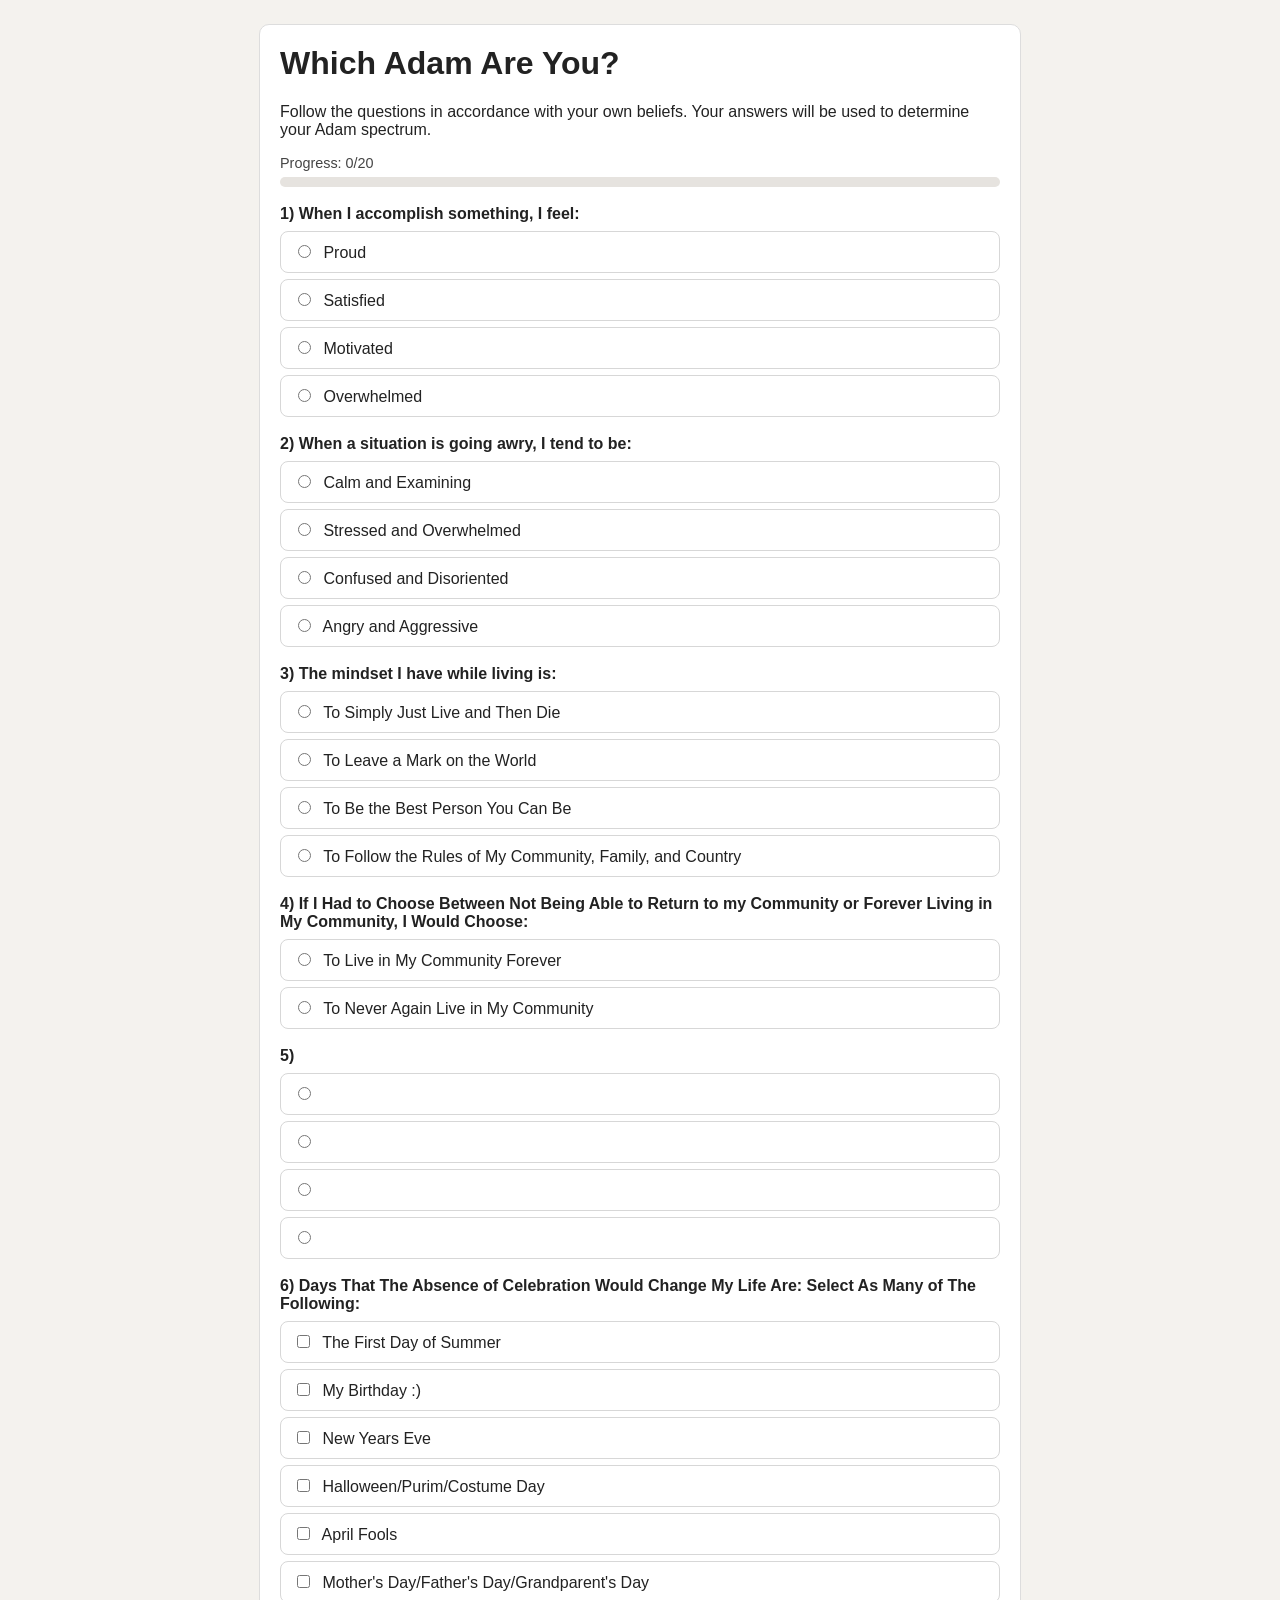
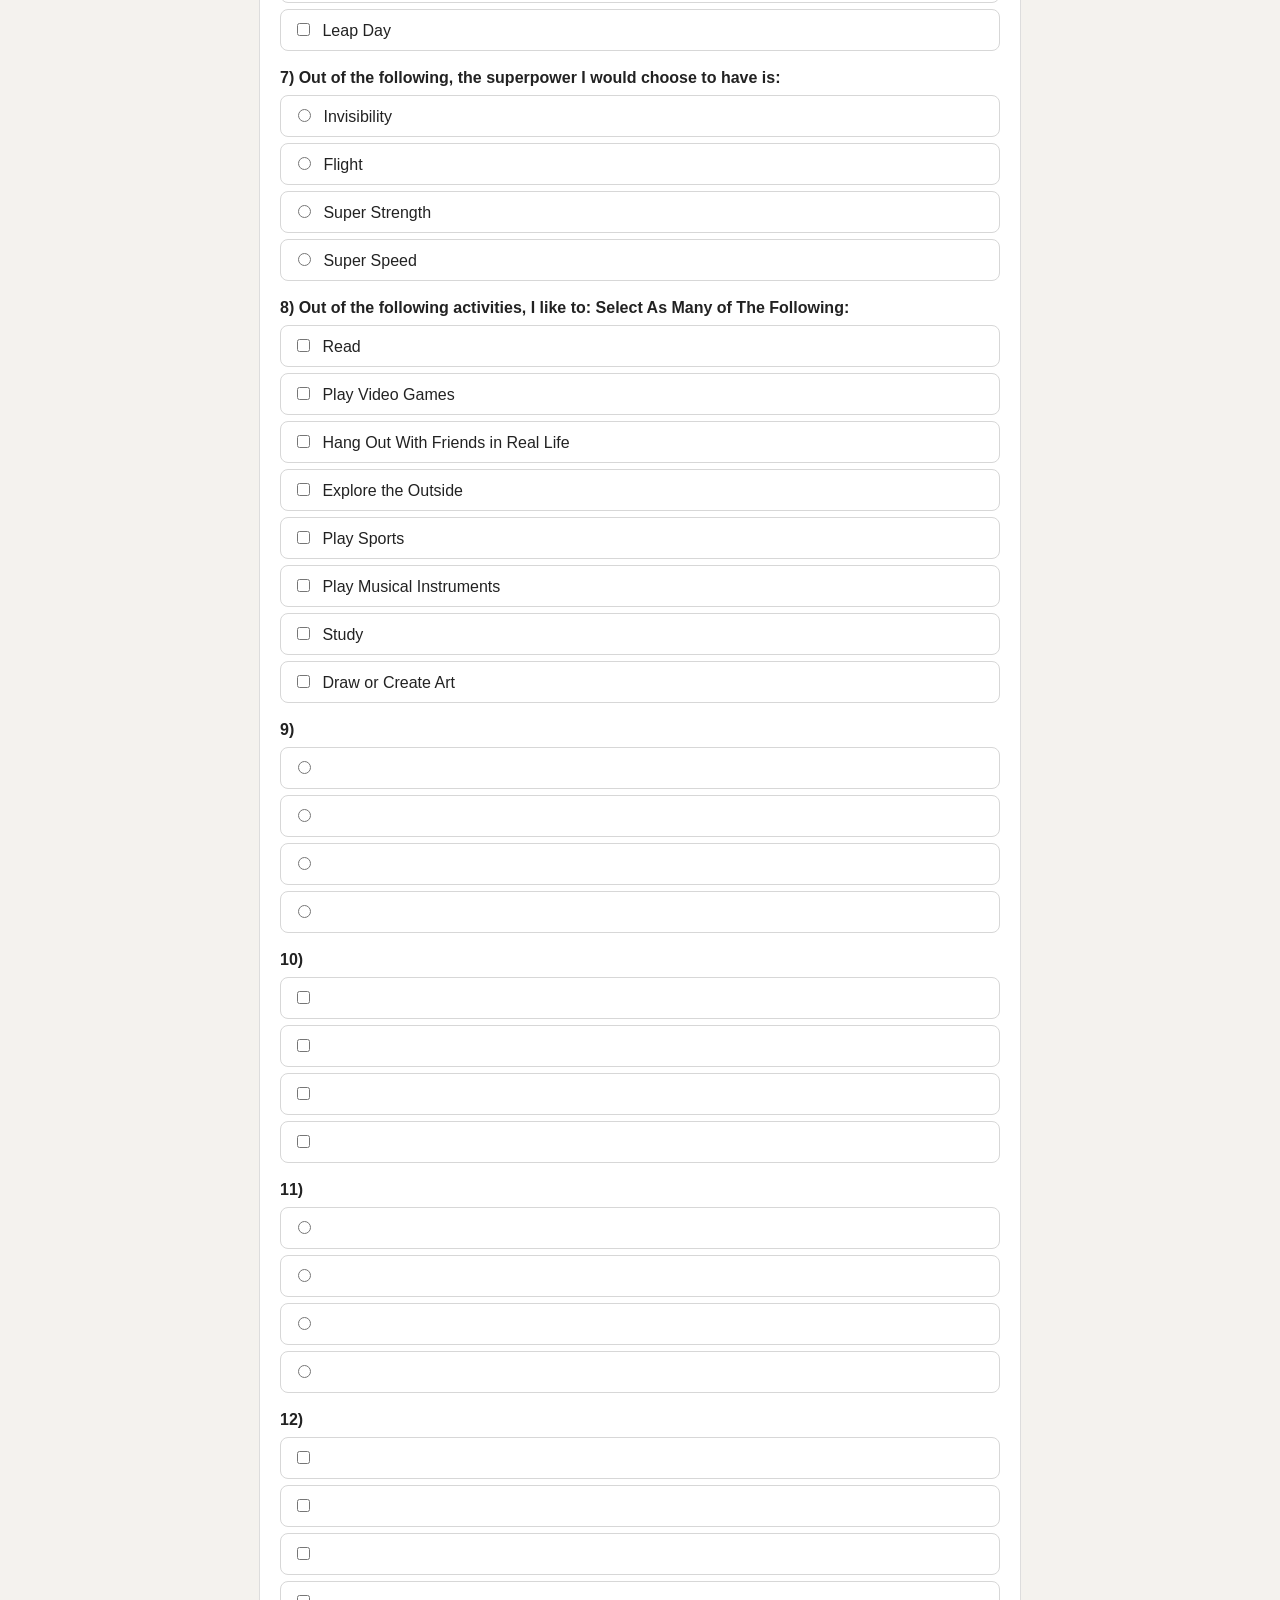
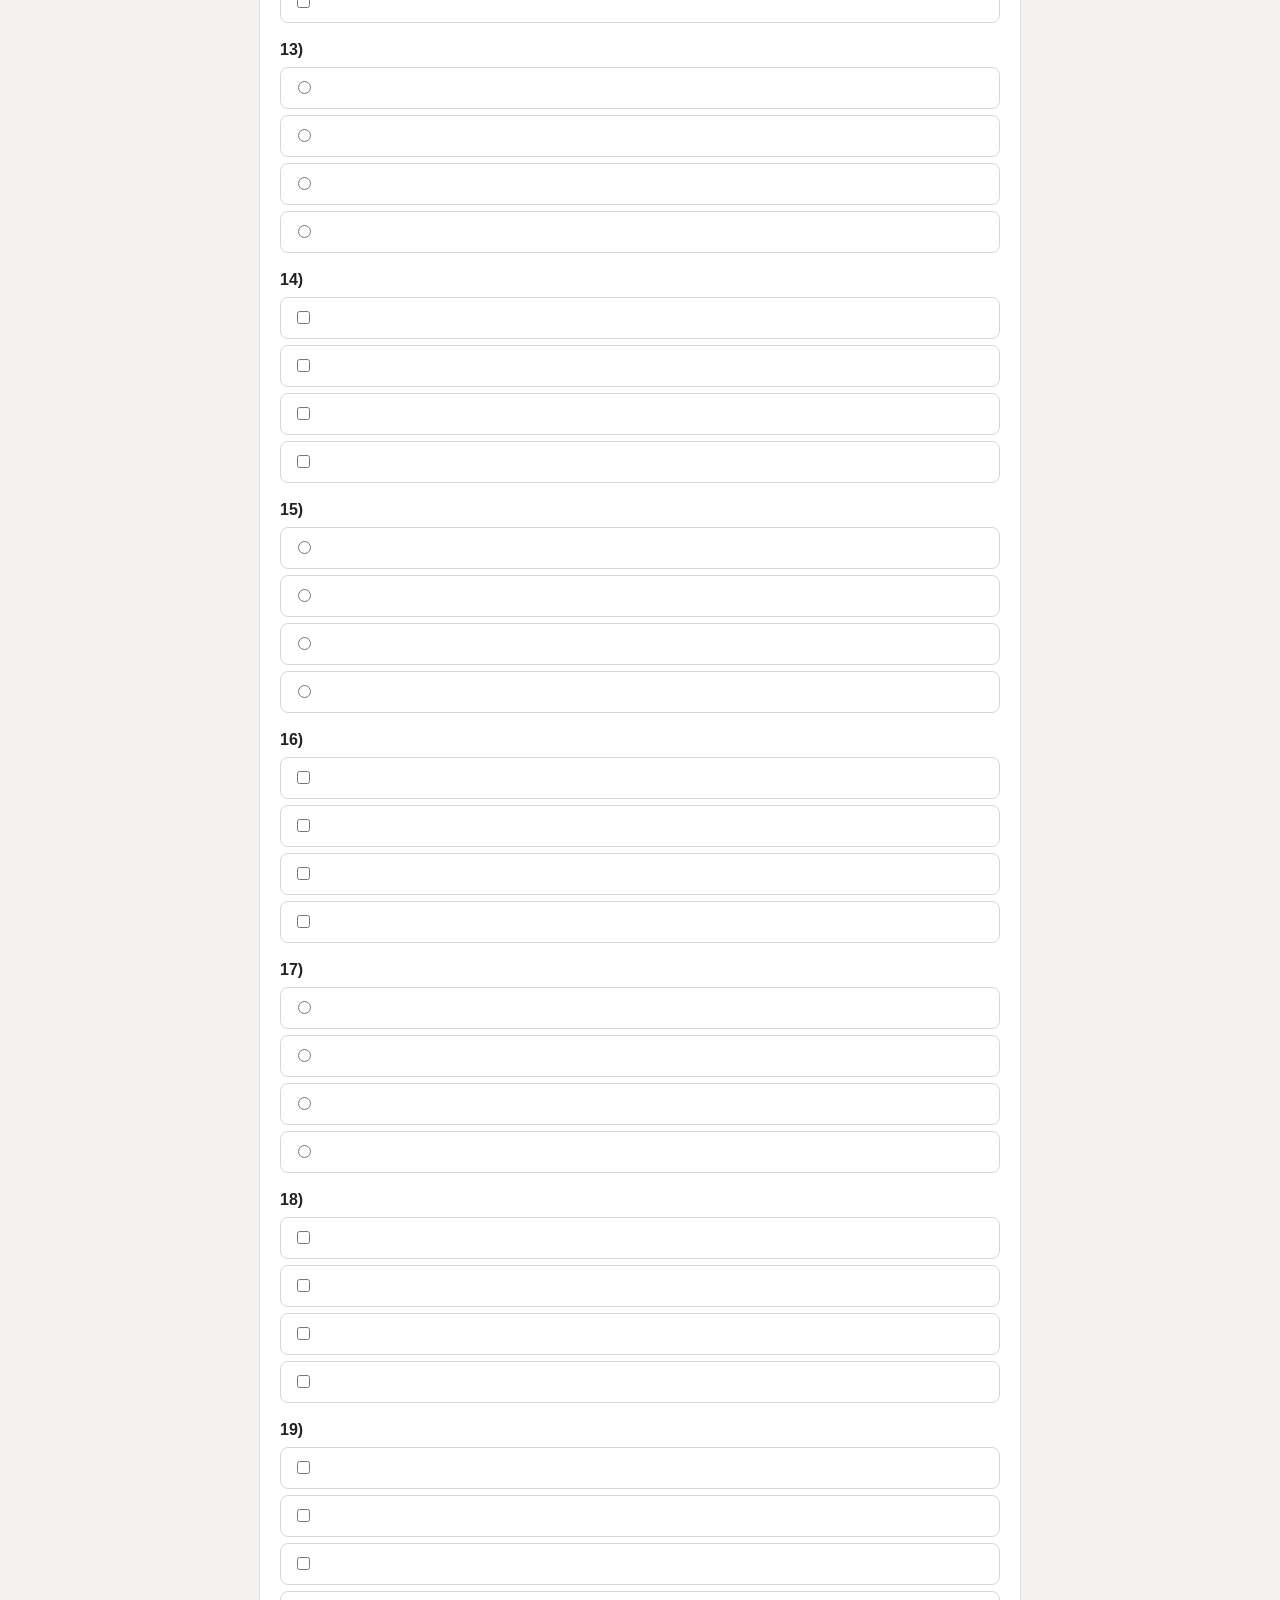
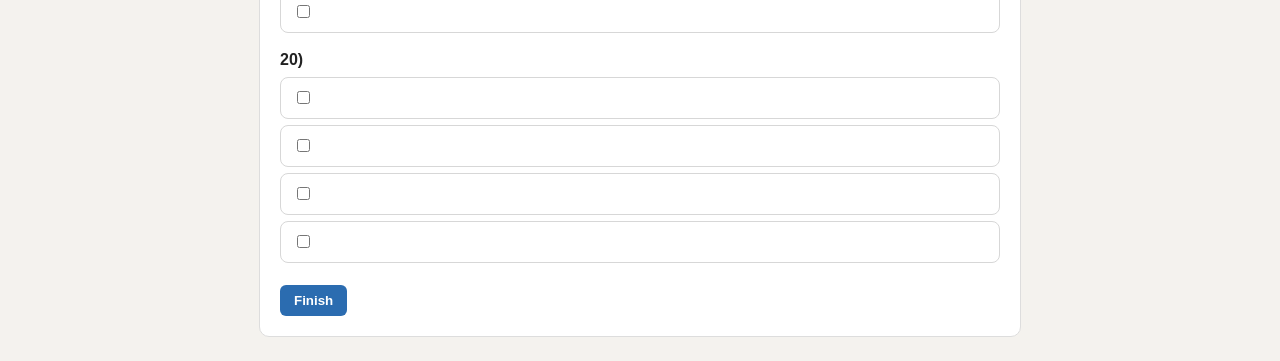
==== index.html @ 643390c2 "Hi" ====
<!DOCTYPE html>
<html lang="en">
<head>
  <meta charset="UTF-8" />
  <meta name="viewport" content="width=device-width, initial-scale=1.0" />
  <title>Adam P-Quiz</title>
  <link rel="stylesheet" href="style.css">
</head>
<body>
  <div class="Area">
    <h1>Which Adam Are You?</h1>
    <p>Follow the questions in accordance with your own beliefs. Your answers will be used to determine your Adam spectrum.</p>
    <div class="ProgressArea">
      <div class="ProgressText">Progress Info</div>
      <div class="ProgressBar">
        <div id="ProgressFill"></div>
      </div>
    </div>
    <form id="Quiz">
      <div id="Questions"></div>
      <button type="submit">Finish</button>
    </form>
    <div id="ResultArea" style="display: none;">
      <div id="Results"></div>
      <div id="Compass" aria-hidden="false">
        <div class="Vertical-Axis"></div>
        <div class="Horizontal-Axis"></div>
        <div class="Axis-End Majestic">Majestic</div>
        <div class="Axis-End Covenantal">Covenantal</div>
        <div class="Axis-End Redeemed">Redeemed</div>
        <div class="Axis-End Dignified">Dignified</div>
        <div id="Placement" aria-hidden="true"></div>
      </div>
    </div>
  </div>
  <script src="script.js" defer></script>
</body>
</html>
---- style.css ----
body {
  font-family: "Trebuchet MS", Arial, sans-serif;
  background: #f4f2ee;
  color: #222;
  margin: 0;
  padding: 24px;
}

.Area {
  max-width: 720px;
  margin: 0 auto;
  background: #ffffff;
  border: 1px solid #ddd;
  border-radius: 10px;
  padding: 20px;
}

h1 {
  margin-top: 0;
}

.ProgressArea {
  margin: 12px 0 18px;
}

.ProgressText {
  font-size: 0.9rem;
  color: #444;
  margin-bottom: 6px;
}

.ProgressBar {
  height: 10px;
  background: #e6e3df;
  border-radius: 999px;
  overflow: hidden;
}

#ProgressFill {
  height: 100%;
  width: 0%;
  background: #2b6cb0;
  transition: width 200ms ease;
}

.question {
  margin: 18px 0 8px;
  font-weight: 700;
}

label {
  display: block;
  margin: 6px 0;
  cursor: pointer;
}

.answer {
  padding: 10px 12px;
  border: 1px solid #d7d7d7;
  border-radius: 8px;
  background: #fff;
}

.answer.selected {
  border-color: #2b6cb0;
  background: #eef5ff;
}

.answer input {
  margin-right: 8px;
}

button {
  margin-top: 16px;
  padding: 8px 14px;
  border: 0;
  border-radius: 6px;
  background: #2b6cb0;
  color: #fff;
  font-weight: 600;
  cursor: pointer;
}

#result {
  margin-top: 18px;
  padding: 12px;
  border: 1px dashed #bbb;
  background: #faf9f7;
}

#Compass {
  position: relative;
  width: 320px;
  height: 320px;
  margin: 18px auto 0;
  border: 1px solid #dcdcdc;
  background: #fff;
  border-radius: 6px;
  box-shadow: 0 1px 0 rgba(0,0,0,0.03);
}

#Compass .axis {
  position: absolute;
  background: #d0d0d0;
}

#Compass .Vertical-Axis {
  position: absolute;
  width: 2px;
  height: 100%;
  left: 50%;
  top: 0;
  transform: translateX(-50%);
  background: #d0d0d0;
}

#Compass .Horizontal-Axis {
  position: absolute;
  height: 2px;
  width: 100%;
  top: 50%;
  left: 0;
  transform: translateY(-50%);
  background: #d0d0d0;
}

#Compass .Axis-End {
  position: absolute;
  font-size: 0.95rem;
  color: #444;
  padding: 4px 8px;
  pointer-events: none;
  font-weight: 700;
  white-space: nowrap;
  text-align: center;
}

#Compass .Axis-End.Majestic { top: -50px; left: 50%; transform: translateX(-50%); }
#Compass .Axis-End.Covenantal { right: -50px; top: 50%; transform: translateY(-50%); }
#Compass .Axis-End.Redeemed { bottom: -50px; left: 50%; transform: translateX(-50%); }
#Compass .Axis-End.Dignified { left: -50px; top: 50%; transform: translateY(-50%); }

#Placement {
  position: absolute;
  width: 16px;
  height: 16px;
  border-radius: 50%;
  background: #2b6cb0;
  box-shadow: 0 2px 6px rgba(43,108,176,0.35);
  transform: translate(-50%, -50%);
  transition: left 200ms ease, top 200ms ease;
}

#Compass .center-note {
  position: absolute;
  left: 50%;
  top: 50%;
  transform: translate(-50%, -50%);
  color: #999;
  font-size: 0.85rem;
}
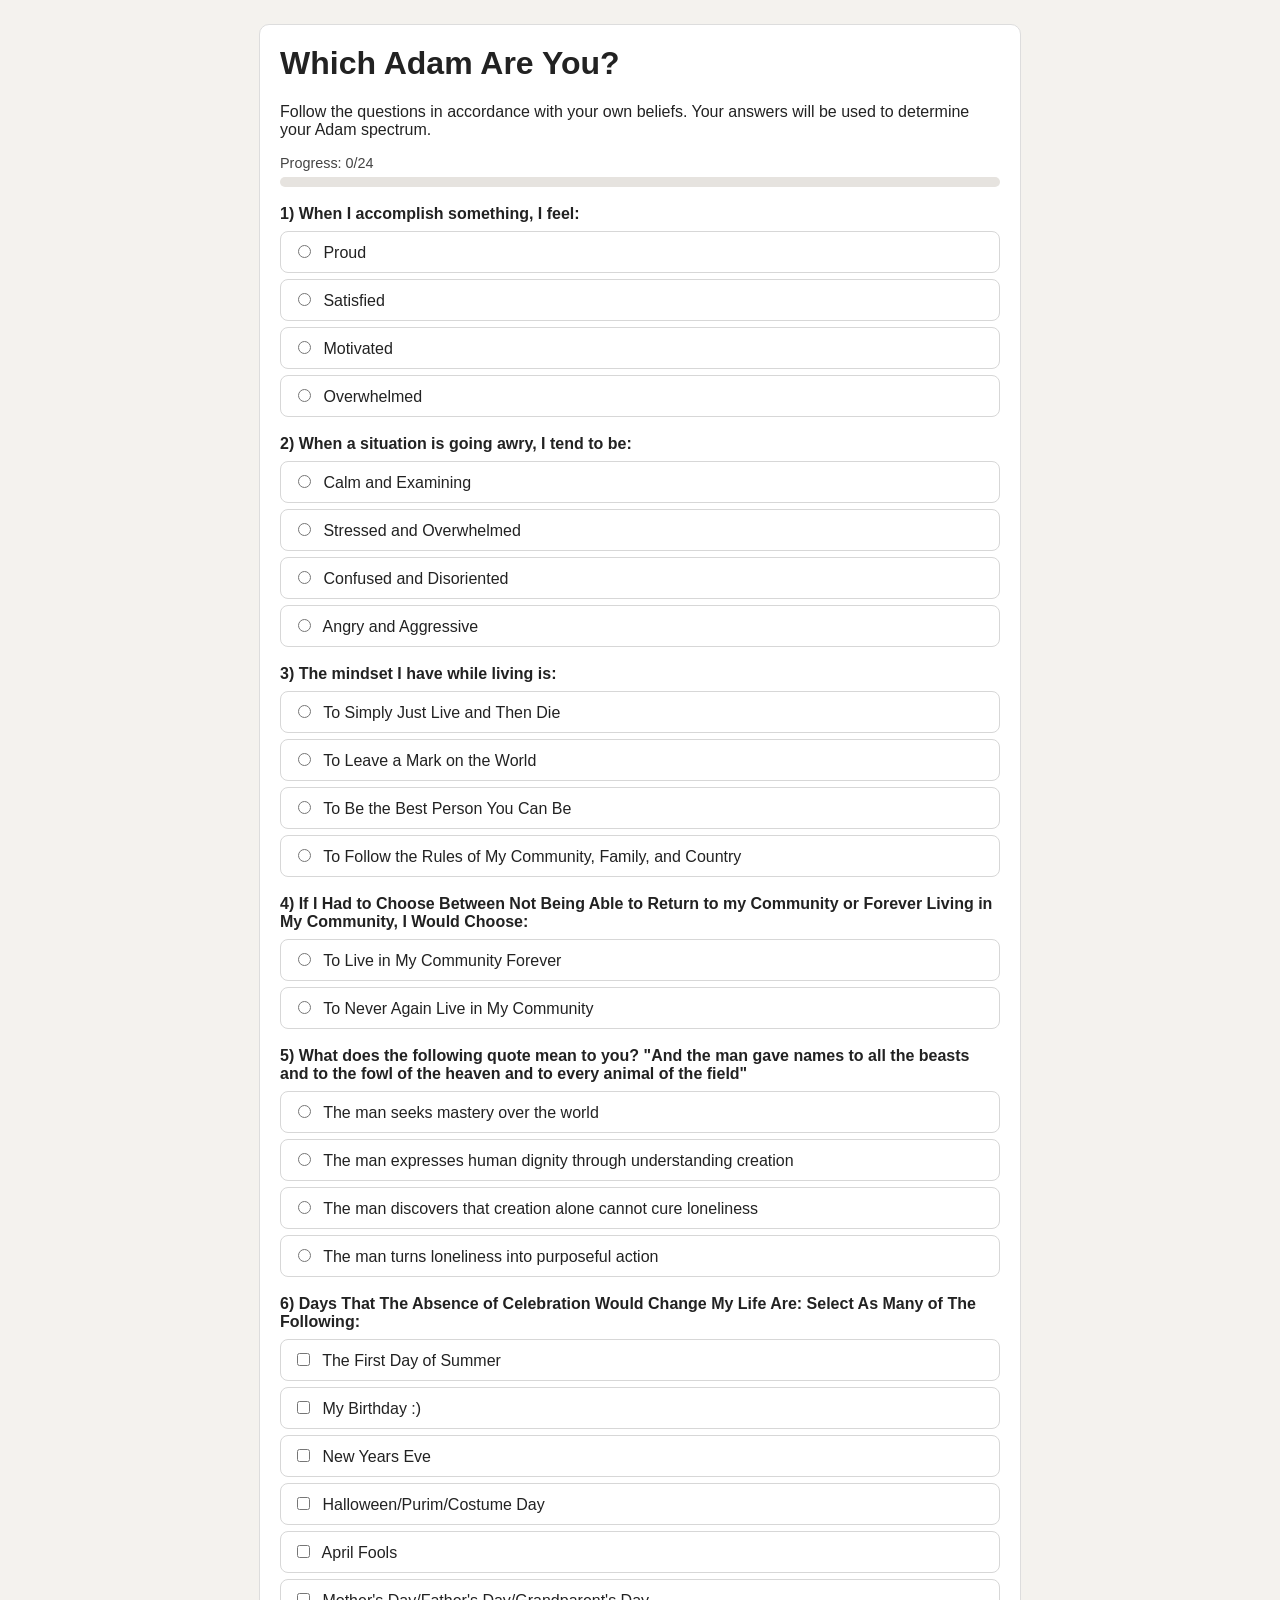
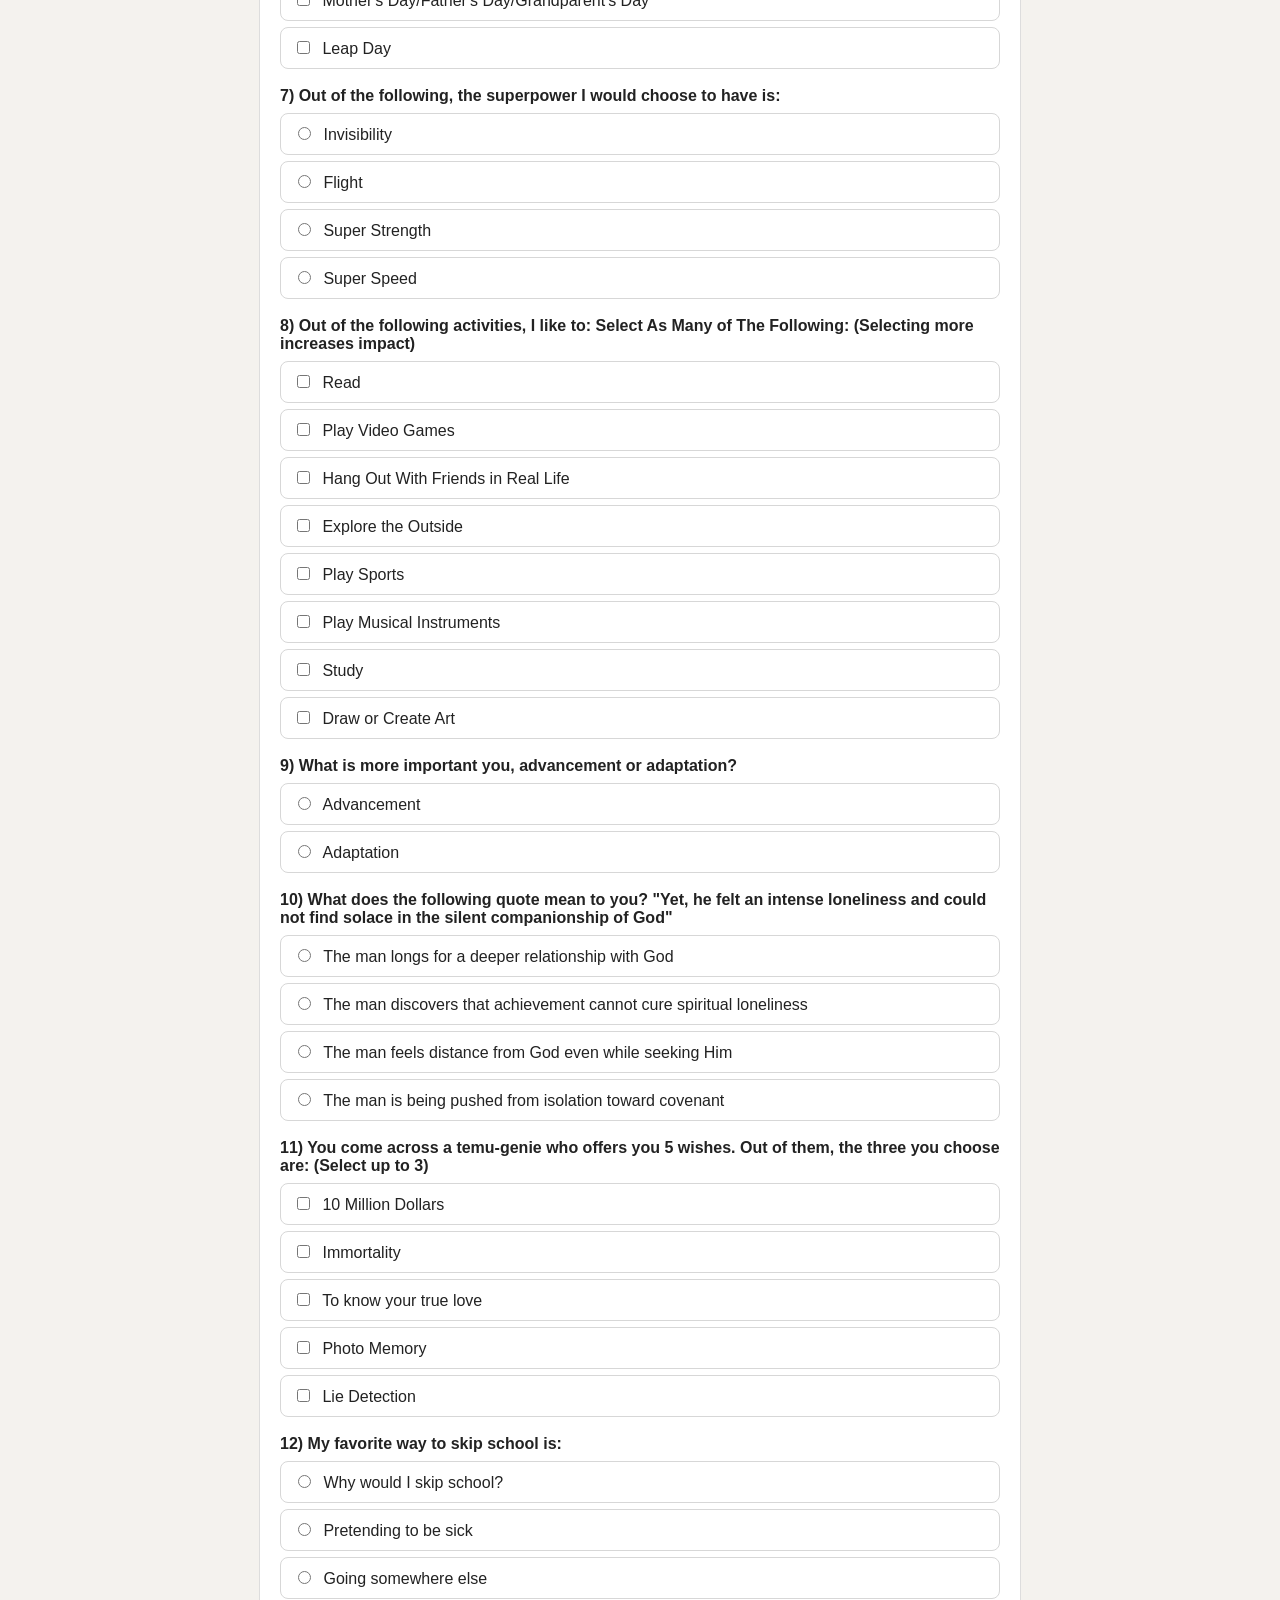
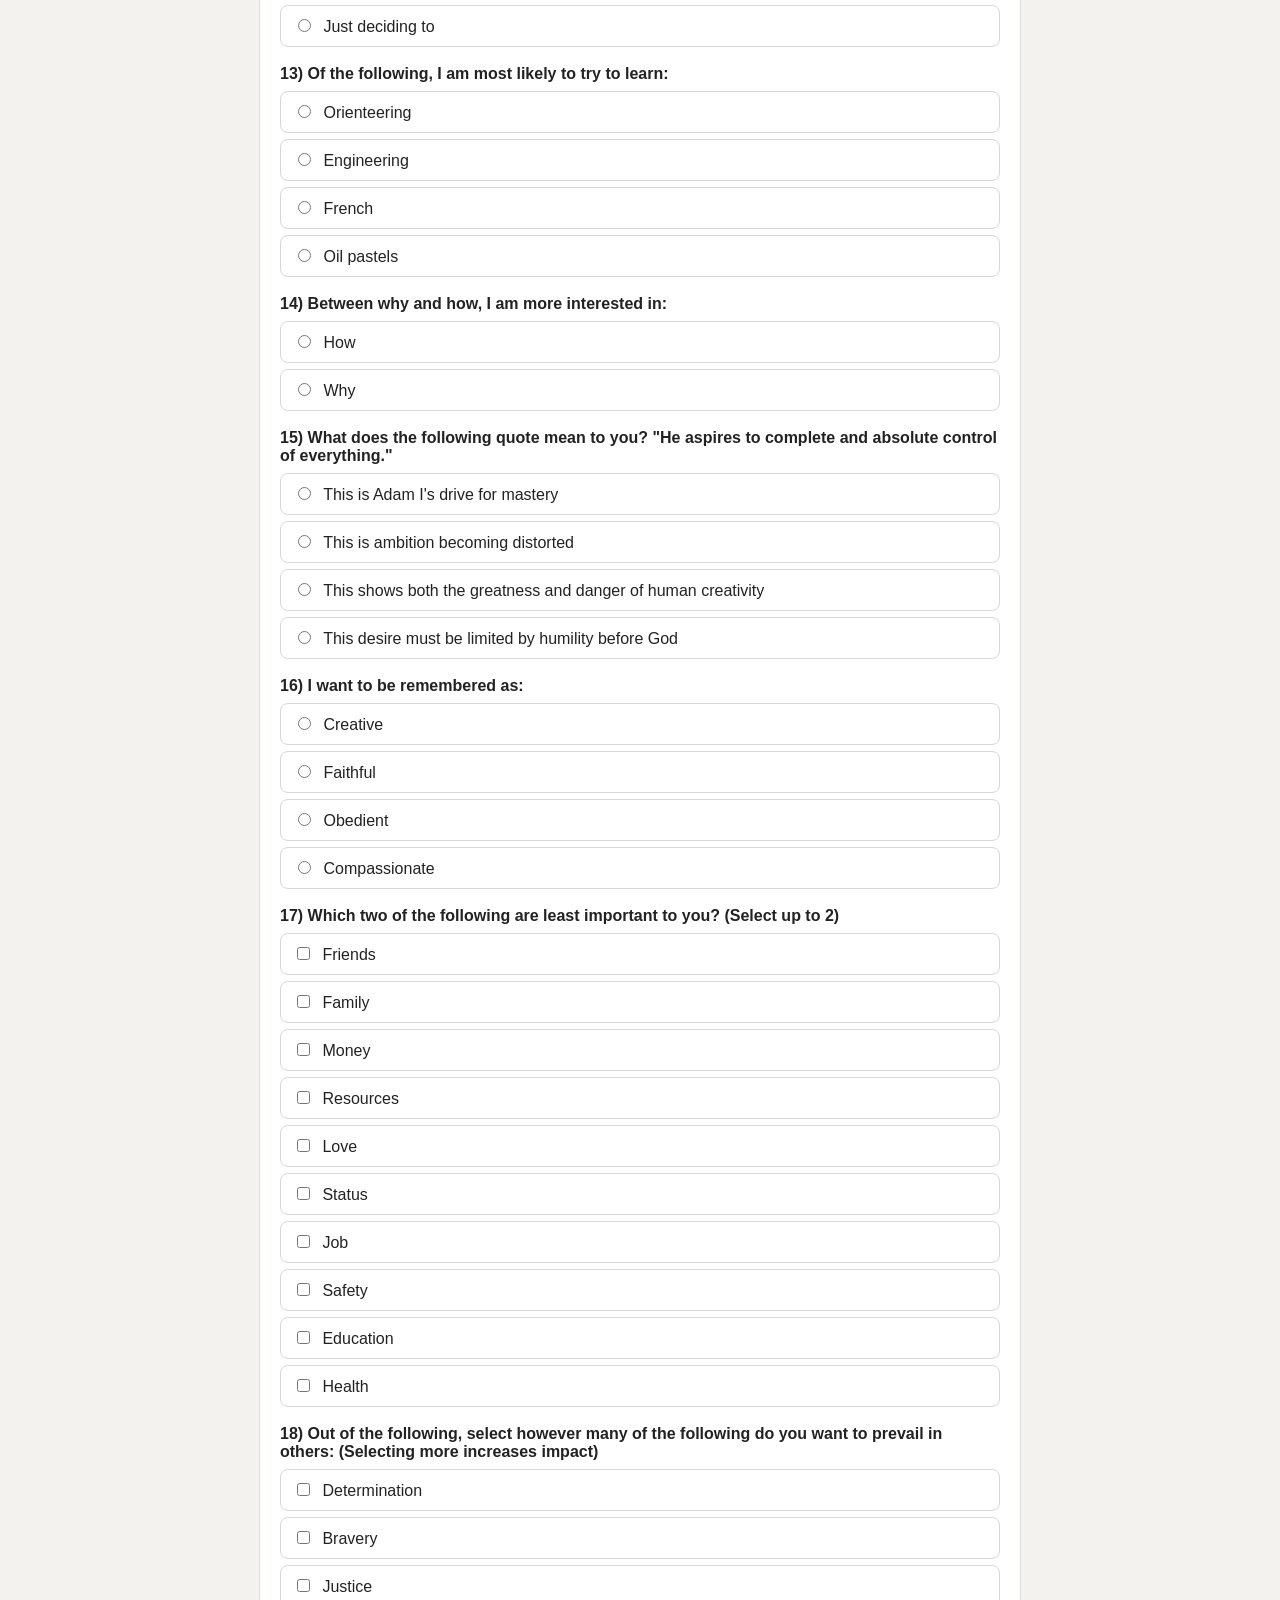
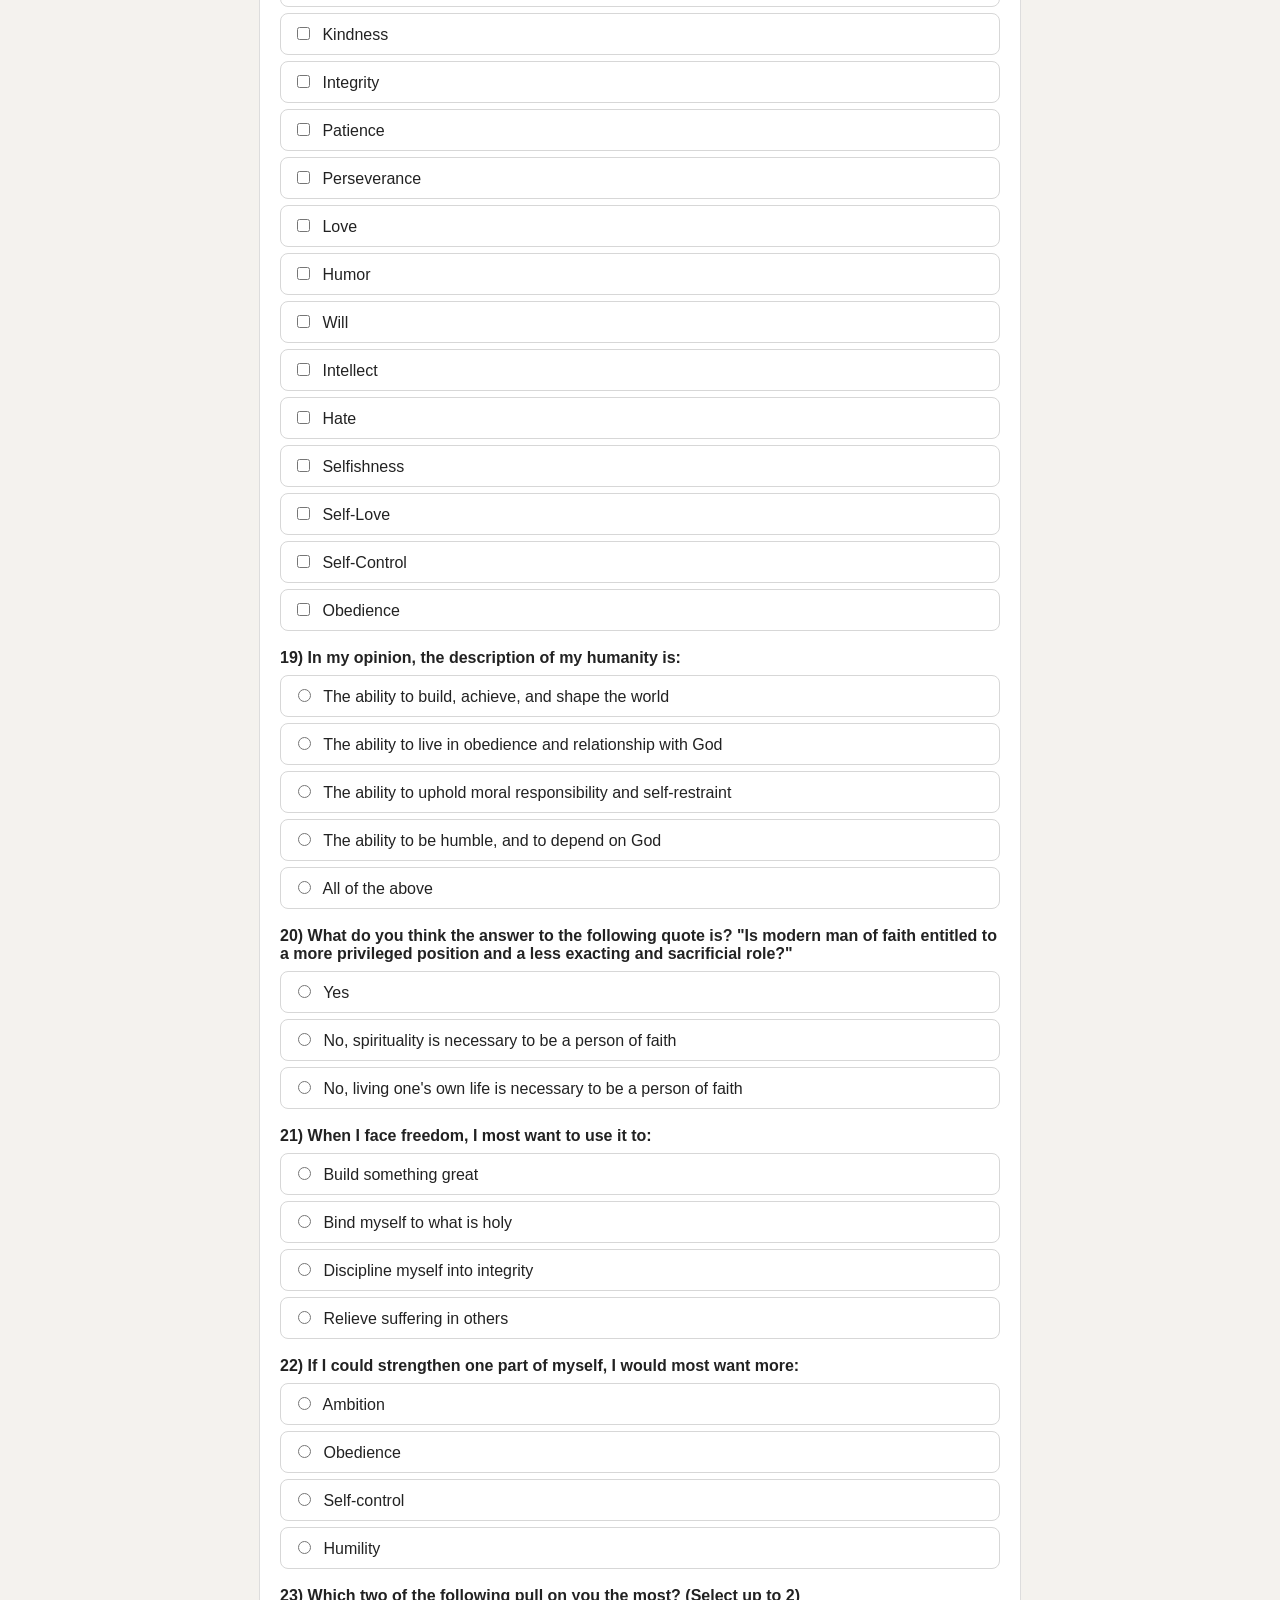
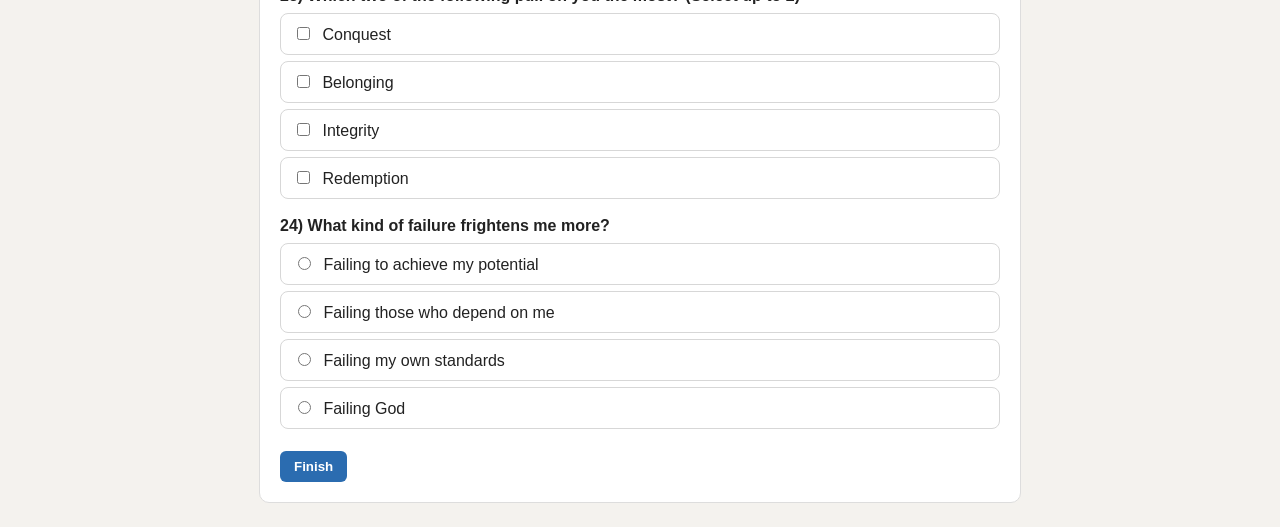
==== commit e708c356: "Cheese-Itz" ====
--- a/index.html
+++ b/index.html
@@ -31,6 +31,7 @@
         <div class="Axis-End Dignified">Dignified</div>
         <div id="Placement" aria-hidden="true"></div>
       </div>
+      <a id="ResultDetailsButton" class="ResultDetailsButton" href="results.html" style="display: none;">See Full Result</a>
     </div>
   </div>
   <script src="script.js" defer></script>
--- a/style.css
+++ b/style.css
@@ -159,3 +159,123 @@
   color: #999;
   font-size: 0.85rem;
 }
+
+.ResultDetailsButton {
+  display: inline-flex;
+  align-items: center;
+  justify-content: center;
+  margin: 18px auto 0;
+  padding: 10px 16px;
+  border-radius: 8px;
+  background: #1f4f82;
+  color: #fff;
+  text-decoration: none;
+  font-weight: 600;
+}
+
+.ResultPage {
+  max-width: 860px;
+}
+
+.ResultIntro {
+  margin-bottom: 18px;
+}
+
+.ResultSummary {
+  margin-top: 18px;
+  padding: 16px;
+  border: 1px solid #ddd;
+  border-radius: 10px;
+  background: #faf9f7;
+}
+
+.ResultName {
+  margin: 0 0 8px;
+  font-size: 1.5rem;
+}
+
+.ResultMeta {
+  margin: 6px 0 0;
+  color: #555;
+}
+
+.ResultGrid {
+  display: grid;
+  gap: 16px;
+  margin-top: 18px;
+}
+
+.ResultCard {
+  padding: 16px;
+  border: 1px solid #ddd;
+  border-radius: 10px;
+  background: #fff;
+}
+
+.ResultCard h2 {
+  margin-top: 0;
+}
+
+.BackLink {
+  display: inline-block;
+  margin-top: 18px;
+  color: #1f4f82;
+  font-weight: 600;
+  text-decoration: none;
+}
+
+.EssaySection {
+  margin-top: 20px;
+  padding: 18px;
+  border: 1px solid #ddd;
+  border-radius: 10px;
+  background: #fff;
+}
+
+.EssaySection h2 {
+  margin-top: 0;
+  margin-bottom: 12px;
+}
+
+.EssaySection p {
+  line-height: 1.6;
+}
+
+.QuoteStack {
+  display: grid;
+  gap: 12px;
+  margin: 14px 0 16px;
+}
+
+.QuoteCard {
+  padding: 14px 16px;
+  border-left: 4px solid #2b6cb0;
+  background: #f8fbff;
+  border-radius: 8px;
+}
+
+.QuoteCard blockquote {
+  margin: 0 0 8px;
+  font-size: 1.02rem;
+}
+
+.QuoteCitation {
+  color: #555;
+  font-size: 0.95rem;
+}
+
+.DefinitionGrid {
+  display: grid;
+  gap: 12px;
+}
+
+.DefinitionCard {
+  padding: 14px 16px;
+  border: 1px solid #ddd;
+  border-radius: 8px;
+  background: #faf9f7;
+}
+
+.DefinitionCard h3 {
+  margin: 0 0 8px;
+}
